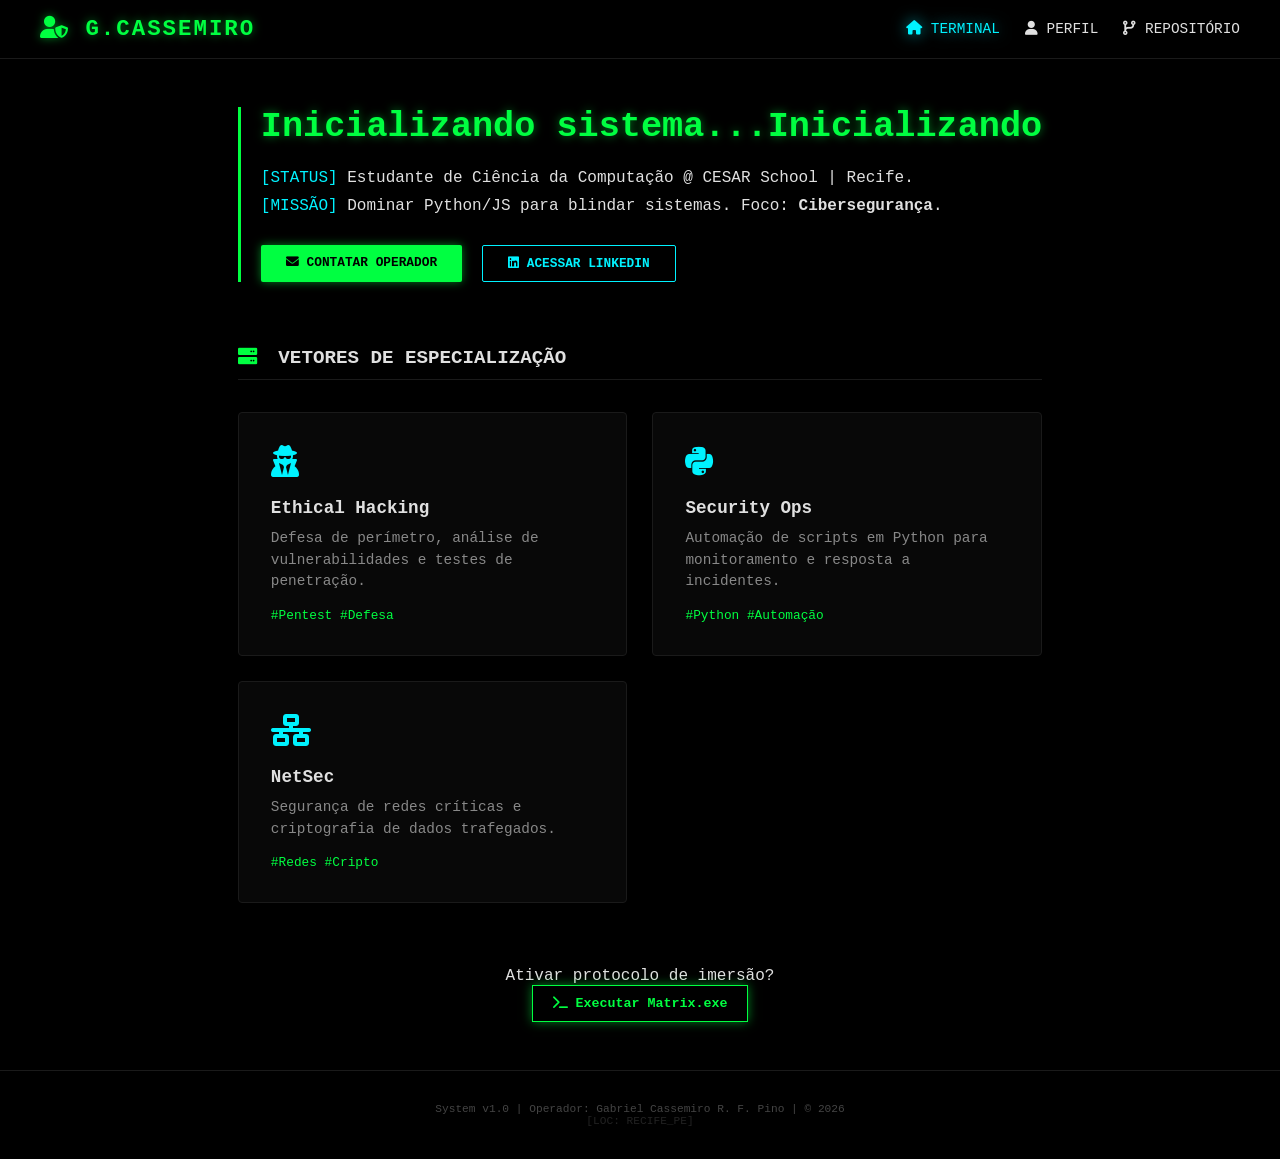
==== index.html @ c9739a29 "feat: portfolio cyber finalizado" ====
﻿<!DOCTYPE html>
<html lang="pt-BR">
<head>
    <meta charset="UTF-8">
    <meta name="viewport" content="width=device-width, initial-scale=1.0">
    <title>Gabriel Cassemiro | Cyber Security | CESAR School</title>
    <link rel="stylesheet" href="https://cdnjs.cloudflare.com/ajax/libs/font-awesome/6.0.0/css/all.min.css">
    <link rel="stylesheet" href="style.css">
</head>
<body class="cyber-theme">
    <canvas id="matrix-bg"></canvas>
    <header>
        <nav class="navbar">
            <div class="logo"><i class="fas fa-user-shield"></i> G.CASSEMIRO</div>
            <ul class="nav-links">
                <li><a href="index.html" class="active"><i class="fas fa-home"></i> Terminal</a></li>
                <li><a href="sobre.html"><i class="fas fa-user"></i> Perfil</a></li>
                <li><a href="projeto.html"><i class="fas fa-code-branch"></i> Repositório</a></li>
            </ul>
        </nav>
    </header>
    <main class="container-home">
        <section class="hero-cyber">
            <div class="glitch-wrapper"><h1 class="typing-text">Inicializando sistema...</h1></div>
            <p class="status-text"><span class="status-label">[STATUS]</span> Estudante de Ciência da Computação @ CESAR School | Recife.</p>
            <p class="mission-text"><span class="status-label">[MISSÃO]</span> Dominar Python/JS para blindar sistemas. Foco: <strong>Cibersegurança</strong>.</p>
            <div class="cta-cyber">
                <a href="mailto:gcassemiro92@gmail.com" class="btn-cyber"><i class="fas fa-envelope"></i> Contatar Operador</a>
                <a href="https://www.linkedin.com/in/gabriel-cassemiro-2a0712287/" target="_blank" rel="noopener noreferrer" class="btn-cyber-outline"><i class="fab fa-linkedin"></i> Acessar LinkedIn</a>
            </div>
        </section>
        <section class="interesses-cyber">
            <h2 class="section-title"><i class="fas fa-server"></i> Vetores de Especialização</h2>
            <div class="grid-cyber">
                <div class="cyber-card">
                    <div class="card-icon"><i class="fas fa-user-secret"></i></div>
                    <h3>Ethical Hacking</h3>
                    <p>Defesa de perímetro, análise de vulnerabilidades e testes de penetração.</p>
                    <span class="card-tech">#Pentest #Defesa</span>
                </div>
                <div class="cyber-card">
                    <div class="card-icon"><i class="fab fa-python"></i></div>
                    <h3>Security Ops</h3>
                    <p>Automação de scripts em Python para monitoramento e resposta a incidentes.</p>
                    <span class="card-tech">#Python #Automação</span>
                </div>
                <div class="cyber-card">
                    <div class="card-icon"><i class="fas fa-network-wired"></i></div>
                    <h3>NetSec</h3>
                    <p>Segurança de redes críticas e criptografia de dados trafegados.</p>
                    <span class="card-tech">#Redes #Cripto</span>
                </div>
            </div>
        </section>
        <section class="interatividade-section">
            <p>Ativar protocolo de imersão?</p>
            <button id="hacker-mode-toggle" class="btn-hacker"><i class="fas fa-terminal"></i> Executar Matrix.exe</button>
        </section>
    </main>
    <footer class="cyber-footer">
        <p>System v1.0 | Operador: Gabriel Cassemiro R. F. Pino | &copy; 2026</p>
        <p class="footer-loc">[LOC: RECIFE_PE]</p>
    </footer>
    <script src="script.js"></script>
</body>
</html>
---- style.css ----
﻿* { margin: 0; padding: 0; box-sizing: border-box; font-family: 'Courier New', Courier, monospace; transition: all 0.2s ease-in-out; }
:root { --bg-dark: #000000; --bg-card: rgba(10, 10, 10, 0.8); --text-main: #e0e0e0; --text-muted: #888; --cyber-green: #00ff41; --cyber-blue: #00f2ff; --cyber-glow: 0 0 10px rgba(0, 255, 65, 0.5); --cyber-glow-blue: 0 0 15px rgba(0, 242, 255, 0.6); }
body { background-color: var(--bg-dark); color: var(--text-main); display: flex; flex-direction: column; min-height: 100vh; overflow-x: hidden; }
#matrix-bg { position: fixed; top: 0; left: 0; width: 100%; height: 100%; z-index: -1; opacity: 0.1; }
header { background: rgba(0, 0, 0, 0.9); border-bottom: 1px solid #1a1a1a; padding: 1rem 2rem; position: sticky; top: 0; z-index: 100; }
.navbar { display: flex; justify-content: space-between; align-items: center; max-width: 1200px; margin: 0 auto; }
.navbar .logo { color: var(--cyber-green); font-size: 1.4rem; font-weight: bold; text-shadow: var(--cyber-glow); letter-spacing: 2px; }
.nav-links { display: flex; list-style: none; gap: 25px; }
.nav-links a { color: var(--text-main); text-decoration: none; font-size: 0.9rem; text-transform: uppercase; }
.nav-links a:hover, .nav-links a.active { color: var(--cyber-blue); text-shadow: var(--cyber-glow-blue); }
.container, .container-home { max-width: 1100px; margin: 3rem auto; padding: 0 20px; flex: 1; }
.hero-cyber { margin-bottom: 4rem; border-left: 3px solid var(--cyber-green); padding-left: 20px; }
.typing-text { font-size: 2.2rem; color: var(--cyber-green); text-shadow: var(--cyber-glow); margin-bottom: 20px; min-height: 1.2em; }
.status-label { color: var(--cyber-blue); }
.status-text, .mission-text { margin-bottom: 10px; color: var(--text-main); font-size: 1rem; }
.cta-cyber { display: flex; gap: 20px; margin-top: 30px; }
.btn-cyber, .btn-cyber-outline { padding: 10px 25px; text-decoration: none; font-weight: bold; text-transform: uppercase; font-size: 0.8rem; border-radius: 2px; }
.btn-cyber { background: var(--cyber-green); color: #000; box-shadow: var(--cyber-glow); }
.btn-cyber:hover { background: #fff; box-shadow: 0 0 20px #fff; }
.btn-cyber-outline { border: 1px solid var(--cyber-blue); color: var(--cyber-blue); }
.btn-cyber-outline:hover { background: rgba(0, 242, 255, 0.1); box-shadow: var(--cyber-glow-blue); }
.section-title { color: var(--text-main); text-transform: uppercase; font-size: 1.2rem; margin-bottom: 2rem; border-bottom: 1px solid #1a1a1a; padding-bottom: 10px; }
.section-title i { color: var(--cyber-green); margin-right: 10px; }
.grid-cyber { display: grid; grid-template-columns: repeat(auto-fit, minmax(300px, 1fr)); gap: 25px; }
.cyber-card { background-color: var(--bg-card); border: 1px solid #1a1a1a; padding: 2rem; border-radius: 4px; cursor: pointer; position: relative; }
.cyber-card:hover { border-color: var(--cyber-green); box-shadow: var(--cyber-glow); transform: translateY(-5px); }
.card-icon { font-size: 2rem; color: var(--cyber-blue); margin-bottom: 15px; }
.cyber-card h3 { color: var(--text-main); margin-bottom: 10px; font-size: 1.1rem; }
.cyber-card p { color: var(--text-muted); font-size: 0.9rem; line-height: 1.5; }
.card-tech { display: block; margin-top: 15px; color: var(--cyber-green); font-size: 0.8rem; }
.cyber-quote { background: rgba(0, 242, 255, 0.05); border-left: 3px solid var(--cyber-blue); margin: 2rem 0; padding: 1.5rem; color: var(--text-main); }
.cyber-quote i { color: var(--cyber-blue); opacity: 0.5; }
.cyber-quote cite { display: block; margin-top: 10px; color: var(--text-muted); font-size: 0.8rem; }
.cyber-links { list-style: none; margin-top: 1rem; }
.cyber-links li { margin-bottom: 12px; }
.cyber-links a { color: var(--cyber-green); text-decoration: none; }
.cyber-links a:hover { text-decoration: underline; color: #fff; }
.cyber-links i { margin-right: 10px; }
.cyber-card-detailed, .cyber-card-static { background: var(--bg-card); border: 1px solid #1a1a1a; padding: 2rem; margin-bottom: 20px; }
.perfil-cyber .subsection-title { margin-top: 2rem; color: var(--text-main); }
.profile-layout { display: flex; gap: 20px; }
.cyber-card-static h3 { color: var(--cyber-blue); margin-bottom: 10px; }
.tech-tags li { display: inline-block; background: #1a1a1a; color: var(--cyber-green); padding: 5px 10px; font-size: 0.7rem; margin-right: 5px; }
.interatividade-section { margin-top: 4rem; text-align: center; }
.btn-hacker { background: #000; color: var(--cyber-green); border: 1px solid var(--cyber-green); padding: 10px 20px; cursor: pointer; font-weight: bold; box-shadow: var(--cyber-glow); }
.btn-hacker:hover { background: var(--cyber-green); color: #000; }
.cyber-footer { background: #000; border-top: 1px solid #1a1a1a; text-align: center; padding: 2rem; color: #444; font-size: 0.7rem; margin-top: auto; }
.footer-loc { color: #222; }
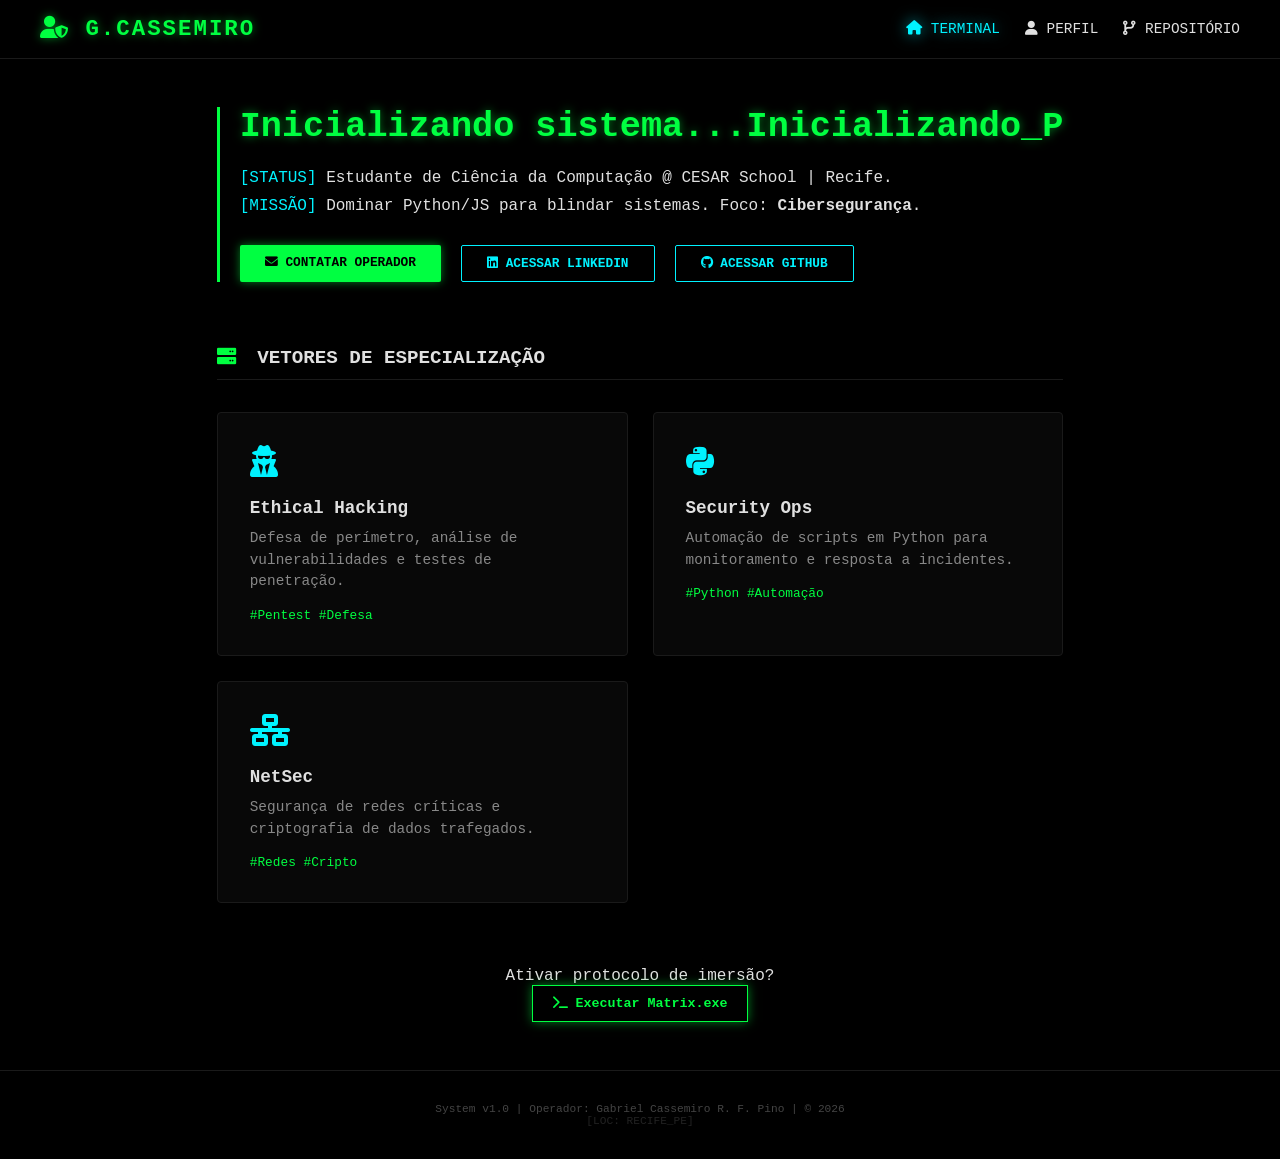
==== commit dc4dbc68: "feat: adiciona botao do github no menu de contatos" ====
--- a/index.html
+++ b/index.html
@@ -27,6 +27,7 @@
             <div class="cta-cyber">
                 <a href="mailto:gcassemiro92@gmail.com" class="btn-cyber"><i class="fas fa-envelope"></i> Contatar Operador</a>
                 <a href="https://www.linkedin.com/in/gabriel-cassemiro-2a0712287/" target="_blank" rel="noopener noreferrer" class="btn-cyber-outline"><i class="fab fa-linkedin"></i> Acessar LinkedIn</a>
+                <a href="https://github.com/gabrielcrfp/Portifoli.gc" target="_blank" rel="noopener noreferrer" class="btn-cyber-outline"><i class="fab fa-github"></i> Acessar GitHub</a>
             </div>
         </section>
         <section class="interesses-cyber">
@@ -63,4 +64,4 @@
     </footer>
     <script src="script.js"></script>
 </body>
-</html>
+</html>
